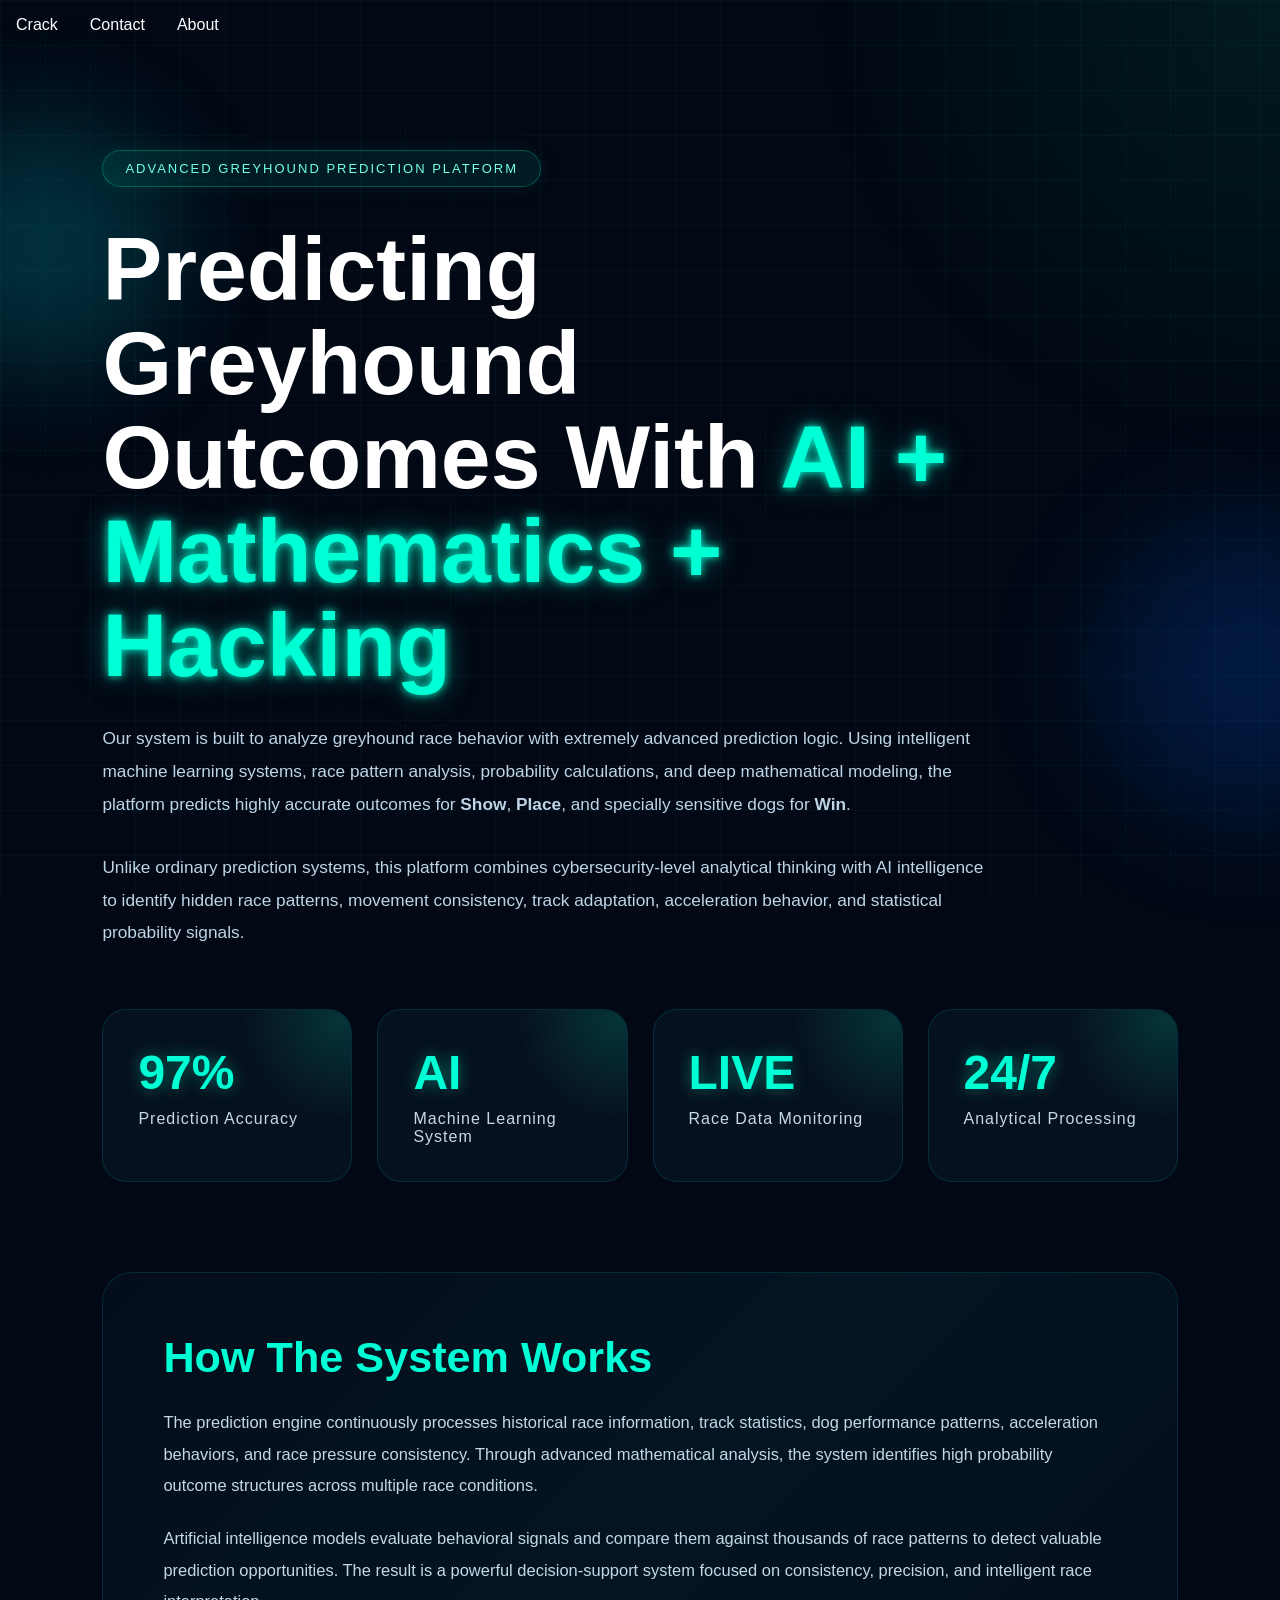
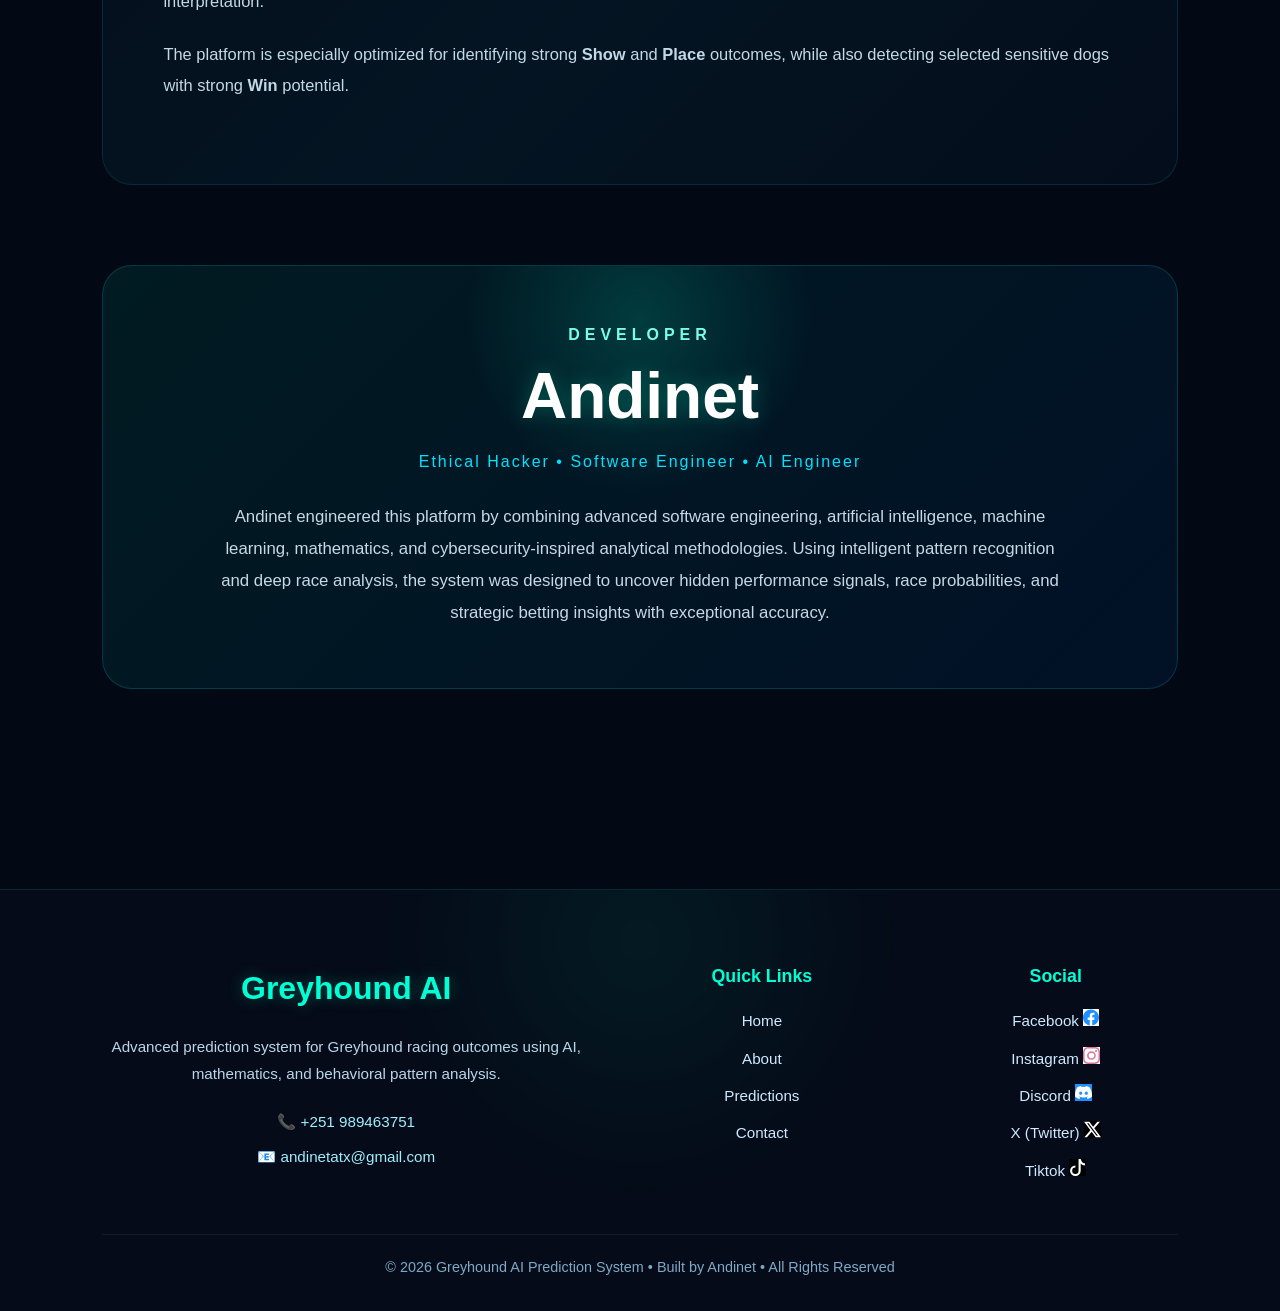
==== about.html @ 6457a843 "upload" ====
<!DOCTYPE html>
<html lang="en">
<head>
  <meta charset="UTF-8" />
  <meta name="viewport" content="width=device-width, initial-scale=1.0"/>
  <title>About | Greyhound AI Prediction</title>

  <style>

    *{
      margin:0;
      padding:0;
      box-sizing:border-box;
      font-family:Arial, sans-serif;
    }

    body{
      background:#020814;
      color:white;
      overflow-x:hidden;
    }

    /* BACKGROUND */

    body::before{
      content:"";
      position:fixed;
      inset:0;
      background:
        linear-gradient(rgba(0,255,255,0.04) 1px, transparent 1px),
        linear-gradient(90deg, rgba(0,255,255,0.04) 1px, transparent 1px);
      background-size:45px 45px;
      z-index:-2;
    }

    body::after{
      content:"";
      position:fixed;
      inset:0;
      background:
        radial-gradient(circle at top right,
        rgba(0,255,170,0.08),
        transparent 30%);
      z-index:-1;
    }

    /* HERO */

    .hero{
      min-height:100vh;
      display:flex;
      align-items:center;
      justify-content:center;
      padding:100px 8%;
      position:relative;
    }

    .hero-content{
      max-width:1200px;
      width:100%;
    }

    .badge{
      display:inline-block;
      padding:10px 22px;
      border-radius:999px;
      background:rgba(0,255,200,0.08);
      border:1px solid rgba(0,255,200,0.25);
      color:#72ffe7;
      letter-spacing:2px;
      font-size:13px;
      margin-bottom:35px;
      box-shadow:0 0 20px rgba(0,255,200,0.08);
    }

    h1{
      font-size:clamp(3rem, 7vw, 6rem);
      line-height:1.05;
      max-width:900px;
      margin-bottom:30px;
      font-weight:900;
    }

    h1 span{
      color:#00ffd5;
      text-shadow:
        0 0 10px #00ffd5,
        0 0 30px rgba(0,255,213,0.4);
    }

    .description{
      max-width:900px;
      color:#bdd5e7;
      font-size:1.08rem;
      line-height:1.9;
      margin-bottom:30px;
    }

    /* STATS */

    .stats-grid{
      display:grid;
      grid-template-columns:repeat(auto-fit, minmax(220px,1fr));
      gap:25px;
      margin-top:60px;
    }

    .stat-card{
      background:rgba(8,20,35,0.8);
      border:1px solid rgba(0,255,255,0.12);
      border-radius:24px;
      padding:35px;
      transition:0.4s;
      position:relative;
      overflow:hidden;
      backdrop-filter:blur(12px);
    }

    .stat-card::before{
      content:"";
      position:absolute;
      width:200px;
      height:200px;
      background:radial-gradient(circle,
      rgba(0,255,200,0.15),
      transparent 70%);
      top:-90px;
      right:-90px;
    }

    .stat-card:hover{
      transform:translateY(-10px);
      border-color:#00ffd5;
      box-shadow:
        0 0 25px rgba(0,255,200,0.12);
    }

    .stat-card h2{
      font-size:3rem;
      color:#00ffd5;
      margin-bottom:10px;
      text-shadow:0 0 15px rgba(0,255,200,0.4);
    }

    .stat-card p{
      color:#c7d8e6;
      letter-spacing:1px;
    }

    /* ABOUT BOX */

    .about-box{
      margin-top:90px;
      background:rgba(5,15,30,0.82);
      border:1px solid rgba(0,255,255,0.12);
      border-radius:30px;
      padding:60px;
      position:relative;
      overflow:hidden;
      backdrop-filter:blur(15px);
    }

    .about-box::before{
      content:"";
      position:absolute;
      inset:0;
      background:
        linear-gradient(135deg,
        transparent,
        rgba(0,255,255,0.03),
        transparent);
      pointer-events:none;
    }

    .about-box h2{
      font-size:2.7rem;
      margin-bottom:25px;
      color:#00ffd5;
    }

    .about-box p{
      color:#c7d8e6;
      line-height:1.9;
      margin-bottom:22px;
      font-size:1.03rem;
    }

    /* DEVELOPER CARD */

    .developer-card{
      margin-top:80px;
      background:
        linear-gradient(135deg,
        rgba(0,255,200,0.08),
        rgba(0,120,255,0.08));
      border:1px solid rgba(0,255,255,0.16);
      border-radius:30px;
      padding:60px;
      position:relative;
      overflow:hidden;
      text-align:center;
    }

    .developer-glow{
      position:absolute;
      width:350px;
      height:350px;
      border-radius:50%;
      background:
        radial-gradient(circle,
        rgba(0,255,200,0.16),
        transparent 70%);
      top:-120px;
      left:50%;
      transform:translateX(-50%);
    }

    .developer-card h2{
      position:relative;
      z-index:2;
      font-size:1rem;
      letter-spacing:5px;
      color:#79ffe8;
      margin-bottom:15px;
    }

    .developer-card h3{
      position:relative;
      z-index:2;
      font-size:4rem;
      margin-bottom:20px;
      color:white;
      text-shadow:
        0 0 20px rgba(0,255,200,0.25);
    }

    .developer-role{
      position:relative;
      z-index:2;
      color:#00E2FF;
      margin-bottom:30px;
      letter-spacing:2px;
      font-size:1rem;
    }

    .developer-info{
      position:relative;
      z-index:2;
      max-width:850px;
      margin:auto;
      color:#c7d8e6;
      line-height:1.9;
      font-size:1.05rem;
    }

    /* FLOATING LIGHTS */

    .light{
      position:absolute;
      border-radius:50%;
      filter:blur(60px);
      opacity:0.18;
      animation:float 8s infinite ease-in-out;
    }

    .light1{
      width:250px;
      height:250px;
      background:#00F1FF;
      top:120px;
      left:-80px;
    }

    .light2{
      width:300px;
      height:300px;
      background:#0066ff;
      bottom:80px;
      right:-120px;
      animation-delay:2s;
    }

    @keyframes float{

      0%{
        transform:translateY(0px);
      }

      50%{
        transform:translateY(-30px);
      }

      100%{
        transform:translateY(0px);
      }
    }

    /* FOOTER */

    footer{
      padding:50px 8%;
      text-align:center;
      color:#8da8bc;
      border-top:1px solid rgba(255,255,255,0.06);
      margin-top:100px;
      font-size:0.95rem;
      line-height:1.8;
    }

    /* RESPONSIVE */

    @media(max-width:768px){

      .about-box,
      .developer-card{
        padding:35px;
      }

      .developer-card h3{
        font-size:2.8rem;
      }

      h1{
        font-size:3rem;
      }
    }


.menu {
  display: flex;
  width: 100%;
  background: rgba(255, 255, 255, 0);
}

.menu-btn {
  flex: 1 1 min(160px, 25%);
  padding: clamp(0.6rem, 2vw, 1rem);
  font-size: clamp(0.85rem, 2vw, 1rem);
  border: none;
  background: rgba(255, 255, 255, 0);
  color: white;
  text-align: center;
  white-space: nowrap;
}


.neo-footer {
  position: relative;
  background: #050b18;
  color: #cfe9ff;
  padding: 70px 8% 30px;
  overflow: hidden;
  border-top: 1px solid rgba(0,255,200,0.12);
}

/* GLOW EFFECT */
.footer-glow {
  position: absolute;
  width: 500px;
  height: 500px;
  background: radial-gradient(circle, rgba(0,255,200,0.12), transparent 70%);
  top: -200px;
  left: 50%;
  transform: translateX(-50%);
  filter: blur(40px);
  opacity: 0.6;
}

/* MAIN GRID */
.footer-container {
  display: grid;
  grid-template-columns: 2fr 1fr 1fr;
  gap: 50px;
  position: relative;
  z-index: 2;
}

.footer-left h2 {
  font-size: 2rem;
  color: #00ffd5;
  margin-bottom: 15px;
  text-shadow: 0 0 15px rgba(0,255,200,0.3);
}

.footer-left p {
  line-height: 1.8;
  color: #b9d6ea;
  margin-bottom: 20px;
}

.contact span {
  display: block;
  margin-bottom: 8px;
  color: #9fefff;
}

/* LINKS */
.footer-links h3,
.footer-social h3 {
  color: #00ffd5;
  margin-bottom: 15px;
}

.footer-links a,
.footer-social a {
  display: block;
  color: #cfe9ff;
  text-decoration: none;
  margin-bottom: 10px;
  transition: 0.3s;
}

.footer-links a:hover,
.footer-social a:hover {
  color: #00ffd5;
  transform: translateX(5px);
}

/* BOTTOM */
.footer-bottom {
  margin-top: 40px;
  text-align: center;
  padding-top: 20px;
  border-top: 1px solid rgba(255,255,255,0.06);
  color: #7fa9c7;
  font-size: 0.9rem;
}

/* RESPONSIVE */
@media (max-width: 800px) {
  .footer-container {
    grid-template-columns: 1fr;
    text-align: center;
  }

  .footer-links a,
  .footer-social a {
    display: inline-block;
    margin: 6px 10px;
  }
}
  </style>
</head>

<body>
   <nav class="menu">
  <a href="/crack.html">
    <button  class="menu-btn">Crack</button>
  </a>
  <a href="/contact.html">
    <button  class="menu-btn">Contact</button>
  </a>
  <a href="/about.html">
    <button  class="menu-btn">About</button>
  </a>
  </nav>  
  <div class="light light1"></div>
  <div class="light light2"></div>

  <section class="hero">

    <div class="hero-content">

      <div class="badge">
        ADVANCED GREYHOUND PREDICTION PLATFORM
      </div>

      <h1>
        Predicting Greyhound Outcomes With
        <span>AI + Mathematics + Hacking</span>
      </h1>

      <p class="description">
        Our system is built to analyze greyhound race behavior with extremely advanced
        prediction logic. Using intelligent machine learning systems, race pattern
        analysis, probability calculations, and deep mathematical modeling,
        the platform predicts highly accurate outcomes for
        <strong>Show</strong>,
        <strong>Place</strong>,
        and specially sensitive dogs for
        <strong>Win</strong>.
      </p>

      <p class="description">
        Unlike ordinary prediction systems, this platform combines cybersecurity-level
        analytical thinking with AI intelligence to identify hidden race patterns,
        movement consistency, track adaptation, acceleration behavior,
        and statistical probability signals.
      </p>

      <div class="stats-grid">

        <div class="stat-card">
          <h2>97%</h2>
          <p>Prediction Accuracy</p>
        </div>

        <div class="stat-card">
          <h2>AI</h2>
          <p>Machine Learning System</p>
        </div>

        <div class="stat-card">
          <h2>LIVE</h2>
          <p>Race Data Monitoring</p>
        </div>

        <div class="stat-card">
          <h2>24/7</h2>
          <p>Analytical Processing</p>
        </div>

      </div>

      <div class="about-box">

        <h2>How The System Works</h2>

        <p>
          The prediction engine continuously processes historical race information,
          track statistics, dog performance patterns, acceleration behaviors,
          and race pressure consistency. Through advanced mathematical analysis,
          the system identifies high probability outcome structures across multiple race conditions.
        </p>

        <p>
          Artificial intelligence models evaluate behavioral signals and compare them
          against thousands of race patterns to detect valuable prediction opportunities.
          The result is a powerful decision-support system focused on consistency,
          precision, and intelligent race interpretation.
        </p>

        <p>
          The platform is especially optimized for identifying strong
          <strong>Show</strong> and <strong>Place</strong> outcomes,
          while also detecting selected sensitive dogs with strong
          <strong>Win</strong> potential.
        </p>

      </div>

      <div class="developer-card">

        <div class="developer-glow"></div>

        <h2>DEVELOPER</h2>

        <h3>Andinet</h3>

        <div class="developer-role">
          Ethical Hacker • Software Engineer • AI Engineer
        </div>

        <p class="developer-info">
          Andinet engineered this platform by combining advanced software engineering,
          artificial intelligence, machine learning, mathematics,
          and cybersecurity-inspired analytical methodologies.
          Using intelligent pattern recognition and deep race analysis,
          the system was designed to uncover hidden performance signals,
          race probabilities, and strategic betting insights with exceptional accuracy.
        </p>

      </div>

    </div>

  </section>

    <footer class="neo-footer">
      
      <div class="footer-glow"></div>
      
      <div class="footer-container">
        
        <div class="footer-left">
          <h2>Greyhound AI</h2>
          <p>
            Advanced prediction system for Greyhound racing outcomes using AI,
            mathematics, and behavioral pattern analysis.
          </p>
          
          <div class="contact">
            <span>📞 +251 989463751</span>
            <span>📧 andinetatx@gmail.com</span>
          </div>
        </div>
        
        <div class="footer-links">
          <h3>Quick Links</h3>
          <a href="/index.html">Home</a>
          <a href="/about.html">About</a>
          <a href="/crack.html">Predictions</a>
          <a href="/contact.html">Contact</a>
        </div>
        
        <div class="footer-social">
          <h3>Social</h3>
          <a href="#">Facebook<label>
            
              <svg style="background-color: white; color: dodgerblue;" xmlns="http://www.w3.org/2000/svg" width="16" height="17" fill="currentColor" class="bi bi-facebook" viewBox="0 0 16 16">
                <path d="M16 8.049c0-4.446-3.582-8.05-8-8.05C3.58 0-.002 3.603-.002 8.05c0 4.017 2.926 7.347 6.75 7.951v-5.625h-2.03V8.05H6.75V6.275c0-2.017 1.195-3.131 3.022-3.131.876 0 1.791.157 1.791.157v1.98h-1.009c-.993 0-1.303.621-1.303 1.258v1.51h2.218l-.354 2.326H9.25V16c3.824-.604 6.75-3.934 6.75-7.951" />
              </svg>
            </label></a>
          <a href="#">Instagram<label>
            
              <svg style="background-color: white; color: palevioletred;" xmlns="http://www.w3.org/2000/svg" width="17" height="17" fill="currentColor" class="bi bi-instagram" viewBox="0 0 16 16">
                <path d="M8 0C5.829 0 5.556.01 4.703.048 3.85.088 3.269.222 2.76.42a3.9 3.9 0 0 0-1.417.923A3.9 3.9 0 0 0 .42 2.76C.222 3.268.087 3.85.048 4.7.01 5.555 0 5.827 0 8.001c0 2.172.01 2.444.048 3.297.04.852.174 1.433.372 1.942.205.526.478.972.923 1.417.444.445.89.719 1.416.923.51.198 1.09.333 1.942.372C5.555 15.99 5.827 16 8 16s2.444-.01 3.298-.048c.851-.04 1.434-.174 1.943-.372a3.9 3.9 0 0 0 1.416-.923c.445-.445.718-.891.923-1.417.197-.509.332-1.09.372-1.942C15.99 10.445 16 10.173 16 8s-.01-2.445-.048-3.299c-.04-.851-.175-1.433-.372-1.941a3.9 3.9 0 0 0-.923-1.417A3.9 3.9 0 0 0 13.24.42c-.51-.198-1.092-.333-1.943-.372C10.443.01 10.172 0 7.998 0zm-.717 1.442h.718c2.136 0 2.389.007 3.232.046.78.035 1.204.166 1.486.275.373.145.64.319.92.599s.453.546.598.92c.11.281.24.705.275 1.485.039.843.047 1.096.047 3.231s-.008 2.389-.047 3.232c-.035.78-.166 1.203-.275 1.485a2.5 2.5 0 0 1-.599.919c-.28.28-.546.453-.92.598-.28.11-.704.24-1.485.276-.843.038-1.096.047-3.232.047s-2.39-.009-3.233-.047c-.78-.036-1.203-.166-1.485-.276a2.5 2.5 0 0 1-.92-.598 2.5 2.5 0 0 1-.6-.92c-.109-.281-.24-.705-.275-1.485-.038-.843-.046-1.096-.046-3.233s.008-2.388.046-3.231c.036-.78.166-1.204.276-1.486.145-.373.319-.64.599-.92s.546-.453.92-.598c.282-.11.705-.24 1.485-.276.738-.034 1.024-.044 2.515-.045zm4.988 1.328a.96.96 0 1 0 0 1.92.96.96 0 0 0 0-1.92m-4.27 1.122a4.109 4.109 0 1 0 0 8.217 4.109 4.109 0 0 0 0-8.217m0 1.441a2.667 2.667 0 1 1 0 5.334 2.667 2.667 0 0 1 0-5.334" />
              </svg>
            </label></a>
          
          
          <a href="#">Discord<label>
              <svg style="background-color: dodgerblue; color: white;" xmlns="http://www.w3.org/2000/svg" width="17" height="17" fill="currentColor" class="bi bi-discord" viewBox="0 0 16 16">
                <path d="M13.545 2.907a13.2 13.2 0 0 0-3.257-1.011.05.05 0 0 0-.052.025c-.141.25-.297.577-.406.833a12.2 12.2 0 0 0-3.658 0 8 8 0 0 0-.412-.833.05.05 0 0 0-.052-.025c-1.125.194-2.22.534-3.257 1.011a.04.04 0 0 0-.021.018C.356 6.024-.213 9.047.066 12.032q.003.022.021.037a13.3 13.3 0 0 0 3.995 2.02.05.05 0 0 0 .056-.019q.463-.63.818-1.329a.05.05 0 0 0-.01-.059l-.018-.011a9 9 0 0 1-1.248-.595.05.05 0 0 1-.02-.066l.015-.019q.127-.095.248-.195a.05.05 0 0 1 .051-.007c2.619 1.196 5.454 1.196 8.041 0a.05.05 0 0 1 .053.007q.121.1.248.195a.05.05 0 0 1-.004.085 8 8 0 0 1-1.249.594.05.05 0 0 0-.03.03.05.05 0 0 0 .003.041c.24.465.515.909.817 1.329a.05.05 0 0 0 .056.019 13.2 13.2 0 0 0 4.001-2.02.05.05 0 0 0 .021-.037c.334-3.451-.559-6.449-2.366-9.106a.03.03 0 0 0-.02-.019m-8.198 7.307c-.789 0-1.438-.724-1.438-1.612s.637-1.613 1.438-1.613c.807 0 1.45.73 1.438 1.613 0 .888-.637 1.612-1.438 1.612m5.316 0c-.788 0-1.438-.724-1.438-1.612s.637-1.613 1.438-1.613c.807 0 1.451.73 1.438 1.613 0 .888-.631 1.612-1.438 1.612" />
              </svg></label></a>
          <a href="#">X (Twitter)<label>
              <svg style="background-color: black; color: white;" xmlns="http://www.w3.org/2000/svg" width="17" height="17" fill="currentColor" class="bi bi-twitter-x" viewBox="0 0 16 16">
                <path d="M12.6.75h2.454l-5.36 6.142L16 15.25h-4.937l-3.867-5.07-4.425 5.07H.316l5.733-6.57L0 .75h5.063l3.495 4.633L12.601.75Zm-.86 13.028h1.36L4.323 2.145H2.865z" />
              </svg>
            </label></a>
          <a href="#">Tiktok<label>
              <svg style="background-color: black; color: white;" xmlns="http://www.w3.org/2000/svg" width="17" height="17" fill="currentColor" class="bi bi-tiktok" viewBox="0 0 16 16">
                <path d="M9 0h1.98c.144.715.54 1.617 1.235 2.512C12.895 3.389 13.797 4 15 4v2c-1.753 0-3.07-.814-4-1.829V11a5 5 0 1 1-5-5v2a3 3 0 1 0 3 3z" />
              </svg>
            </label></a>
        </div>
        
      </div>
      
      <div class="footer-bottom">
        © 2026 Greyhound AI Prediction System • Built by Andinet • All Rights Reserved
      </div>
      
    </footer>

</body>
</html>
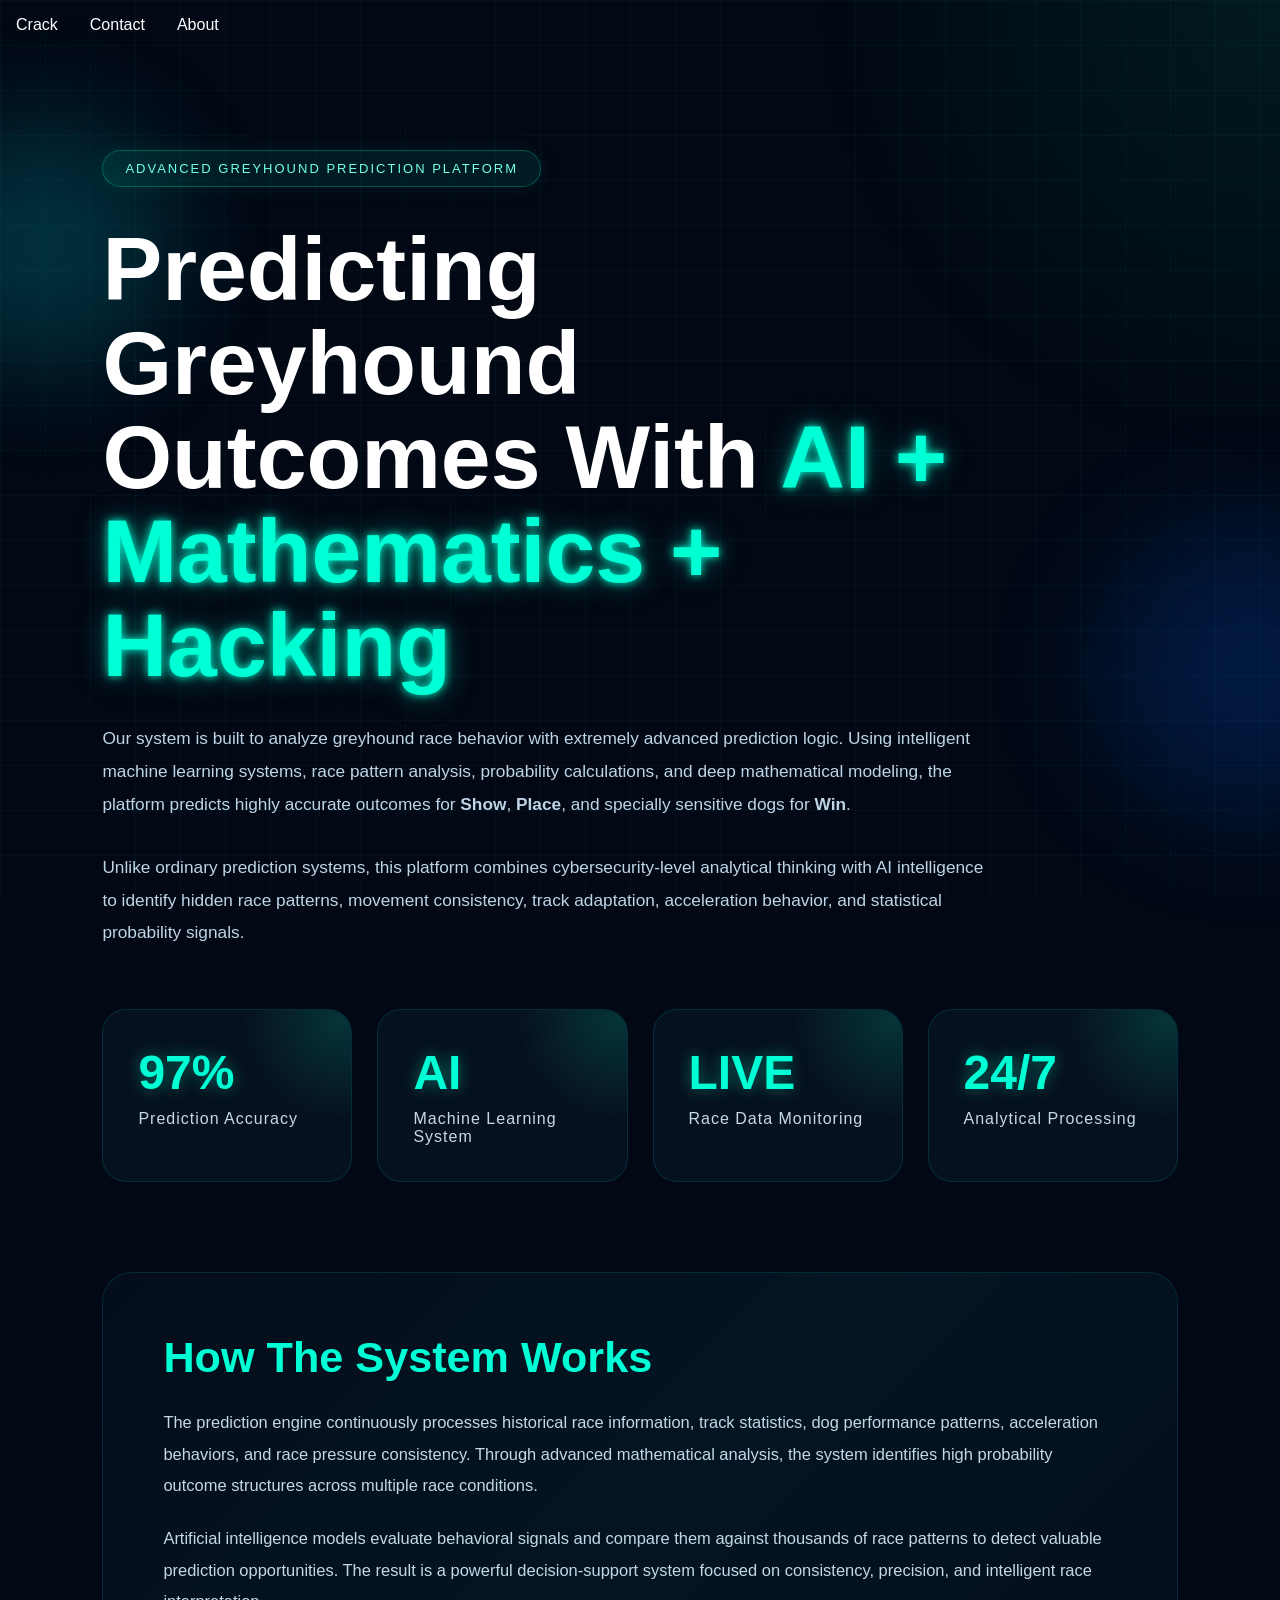
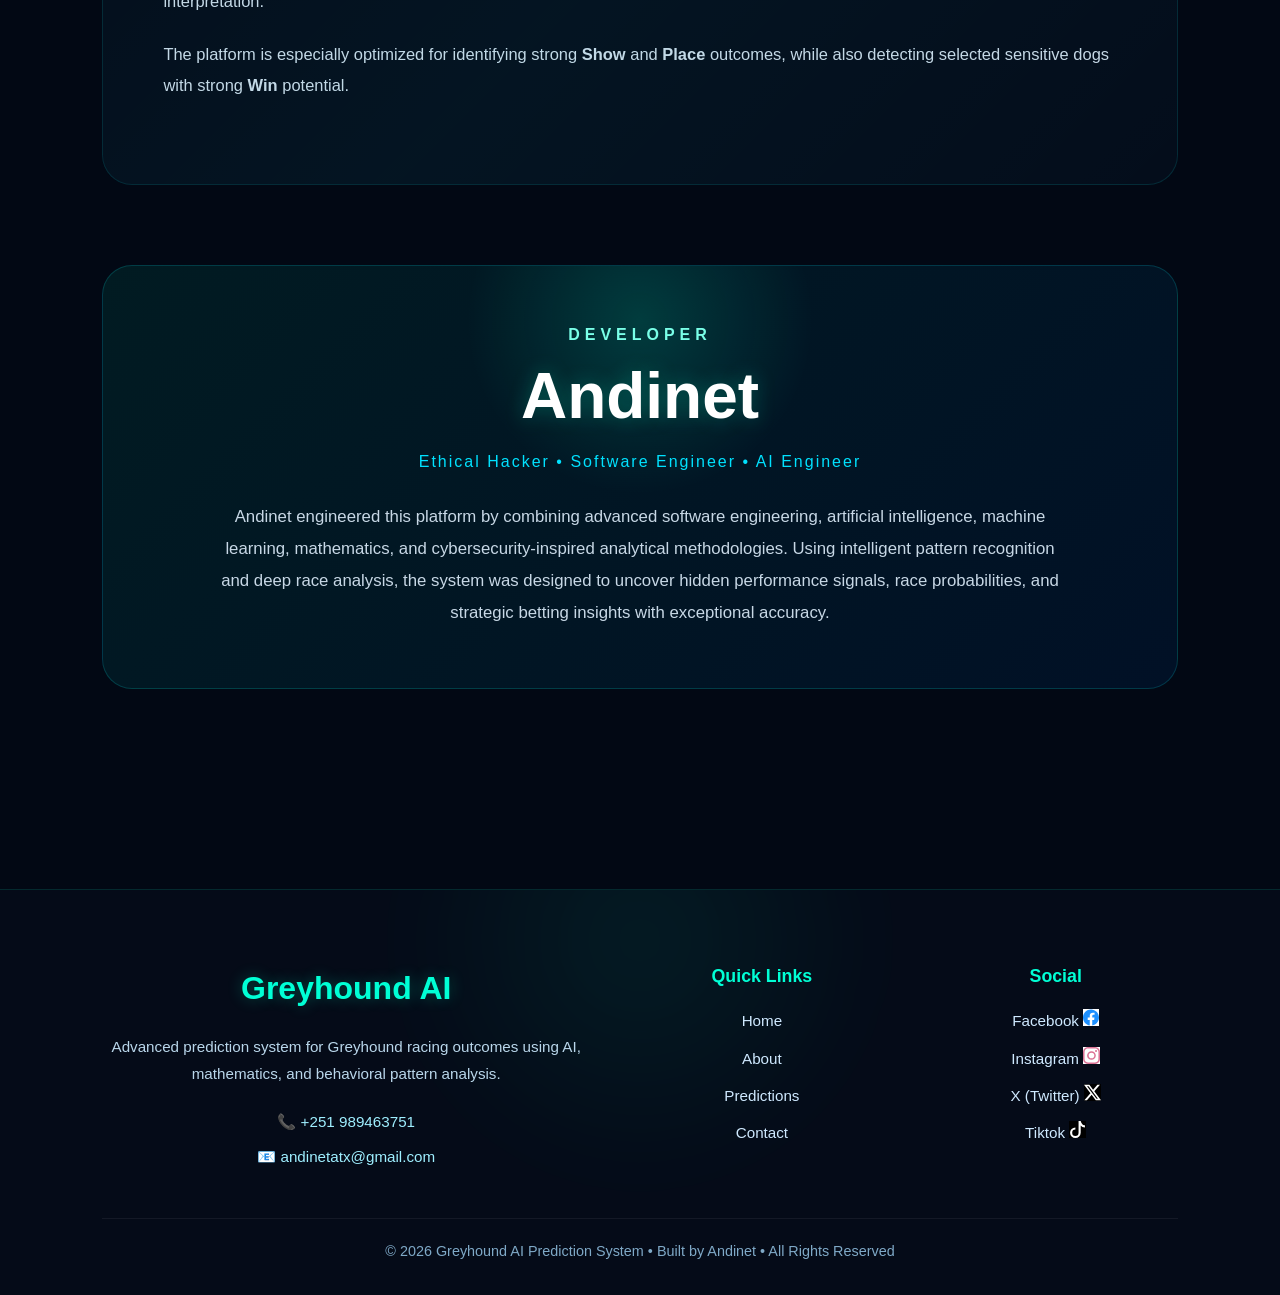
==== commit b54d3b64: "Add files via upload" ====
--- a/about.html
+++ b/about.html
@@ -595,34 +595,33 @@
         
         <div class="footer-social">
           <h3>Social</h3>
-          <a href="#">Facebook<label>
-            
-              <svg style="background-color: white; color: dodgerblue;" xmlns="http://www.w3.org/2000/svg" width="16" height="17" fill="currentColor" class="bi bi-facebook" viewBox="0 0 16 16">
-                <path d="M16 8.049c0-4.446-3.582-8.05-8-8.05C3.58 0-.002 3.603-.002 8.05c0 4.017 2.926 7.347 6.75 7.951v-5.625h-2.03V8.05H6.75V6.275c0-2.017 1.195-3.131 3.022-3.131.876 0 1.791.157 1.791.157v1.98h-1.009c-.993 0-1.303.621-1.303 1.258v1.51h2.218l-.354 2.326H9.25V16c3.824-.604 6.75-3.934 6.75-7.951" />
-              </svg>
-            </label></a>
-          <a href="#">Instagram<label>
-            
-              <svg style="background-color: white; color: palevioletred;" xmlns="http://www.w3.org/2000/svg" width="17" height="17" fill="currentColor" class="bi bi-instagram" viewBox="0 0 16 16">
-                <path d="M8 0C5.829 0 5.556.01 4.703.048 3.85.088 3.269.222 2.76.42a3.9 3.9 0 0 0-1.417.923A3.9 3.9 0 0 0 .42 2.76C.222 3.268.087 3.85.048 4.7.01 5.555 0 5.827 0 8.001c0 2.172.01 2.444.048 3.297.04.852.174 1.433.372 1.942.205.526.478.972.923 1.417.444.445.89.719 1.416.923.51.198 1.09.333 1.942.372C5.555 15.99 5.827 16 8 16s2.444-.01 3.298-.048c.851-.04 1.434-.174 1.943-.372a3.9 3.9 0 0 0 1.416-.923c.445-.445.718-.891.923-1.417.197-.509.332-1.09.372-1.942C15.99 10.445 16 10.173 16 8s-.01-2.445-.048-3.299c-.04-.851-.175-1.433-.372-1.941a3.9 3.9 0 0 0-.923-1.417A3.9 3.9 0 0 0 13.24.42c-.51-.198-1.092-.333-1.943-.372C10.443.01 10.172 0 7.998 0zm-.717 1.442h.718c2.136 0 2.389.007 3.232.046.78.035 1.204.166 1.486.275.373.145.64.319.92.599s.453.546.598.92c.11.281.24.705.275 1.485.039.843.047 1.096.047 3.231s-.008 2.389-.047 3.232c-.035.78-.166 1.203-.275 1.485a2.5 2.5 0 0 1-.599.919c-.28.28-.546.453-.92.598-.28.11-.704.24-1.485.276-.843.038-1.096.047-3.232.047s-2.39-.009-3.233-.047c-.78-.036-1.203-.166-1.485-.276a2.5 2.5 0 0 1-.92-.598 2.5 2.5 0 0 1-.6-.92c-.109-.281-.24-.705-.275-1.485-.038-.843-.046-1.096-.046-3.233s.008-2.388.046-3.231c.036-.78.166-1.204.276-1.486.145-.373.319-.64.599-.92s.546-.453.92-.598c.282-.11.705-.24 1.485-.276.738-.034 1.024-.044 2.515-.045zm4.988 1.328a.96.96 0 1 0 0 1.92.96.96 0 0 0 0-1.92m-4.27 1.122a4.109 4.109 0 1 0 0 8.217 4.109 4.109 0 0 0 0-8.217m0 1.441a2.667 2.667 0 1 1 0 5.334 2.667 2.667 0 0 1 0-5.334" />
-              </svg>
-            </label></a>
-          
-          
-          <a href="#">Discord<label>
-              <svg style="background-color: dodgerblue; color: white;" xmlns="http://www.w3.org/2000/svg" width="17" height="17" fill="currentColor" class="bi bi-discord" viewBox="0 0 16 16">
-                <path d="M13.545 2.907a13.2 13.2 0 0 0-3.257-1.011.05.05 0 0 0-.052.025c-.141.25-.297.577-.406.833a12.2 12.2 0 0 0-3.658 0 8 8 0 0 0-.412-.833.05.05 0 0 0-.052-.025c-1.125.194-2.22.534-3.257 1.011a.04.04 0 0 0-.021.018C.356 6.024-.213 9.047.066 12.032q.003.022.021.037a13.3 13.3 0 0 0 3.995 2.02.05.05 0 0 0 .056-.019q.463-.63.818-1.329a.05.05 0 0 0-.01-.059l-.018-.011a9 9 0 0 1-1.248-.595.05.05 0 0 1-.02-.066l.015-.019q.127-.095.248-.195a.05.05 0 0 1 .051-.007c2.619 1.196 5.454 1.196 8.041 0a.05.05 0 0 1 .053.007q.121.1.248.195a.05.05 0 0 1-.004.085 8 8 0 0 1-1.249.594.05.05 0 0 0-.03.03.05.05 0 0 0 .003.041c.24.465.515.909.817 1.329a.05.05 0 0 0 .056.019 13.2 13.2 0 0 0 4.001-2.02.05.05 0 0 0 .021-.037c.334-3.451-.559-6.449-2.366-9.106a.03.03 0 0 0-.02-.019m-8.198 7.307c-.789 0-1.438-.724-1.438-1.612s.637-1.613 1.438-1.613c.807 0 1.45.73 1.438 1.613 0 .888-.637 1.612-1.438 1.612m5.316 0c-.788 0-1.438-.724-1.438-1.612s.637-1.613 1.438-1.613c.807 0 1.451.73 1.438 1.613 0 .888-.631 1.612-1.438 1.612" />
-              </svg></label></a>
-          <a href="#">X (Twitter)<label>
-              <svg style="background-color: black; color: white;" xmlns="http://www.w3.org/2000/svg" width="17" height="17" fill="currentColor" class="bi bi-twitter-x" viewBox="0 0 16 16">
-                <path d="M12.6.75h2.454l-5.36 6.142L16 15.25h-4.937l-3.867-5.07-4.425 5.07H.316l5.733-6.57L0 .75h5.063l3.495 4.633L12.601.75Zm-.86 13.028h1.36L4.323 2.145H2.865z" />
-              </svg>
-            </label></a>
-          <a href="#">Tiktok<label>
-              <svg style="background-color: black; color: white;" xmlns="http://www.w3.org/2000/svg" width="17" height="17" fill="currentColor" class="bi bi-tiktok" viewBox="0 0 16 16">
-                <path d="M9 0h1.98c.144.715.54 1.617 1.235 2.512C12.895 3.389 13.797 4 15 4v2c-1.753 0-3.07-.814-4-1.829V11a5 5 0 1 1-5-5v2a3 3 0 1 0 3 3z" />
-              </svg>
-            </label></a>
+             <a href="https://www.facebook.com/profile.php?id=61590114923971">Facebook<label>
+        
+        <svg style="background-color: white; color: dodgerblue;" xmlns="http://www.w3.org/2000/svg" width="16" height="17" fill="currentColor" class="bi bi-facebook" viewBox="0 0 16 16">
+  <path d="M16 8.049c0-4.446-3.582-8.05-8-8.05C3.58 0-.002 3.603-.002 8.05c0 4.017 2.926 7.347 6.75 7.951v-5.625h-2.03V8.05H6.75V6.275c0-2.017 1.195-3.131 3.022-3.131.876 0 1.791.157 1.791.157v1.98h-1.009c-.993 0-1.303.621-1.303 1.258v1.51h2.218l-.354 2.326H9.25V16c3.824-.604 6.75-3.934 6.75-7.951"/>
+</svg>
+      </label></a>
+      <a href="https://www.instagram.com/ecrack_ai?igsh=MXRuejU5ZDFmNDJ5cA==">Instagram<label>
+        
+<svg style="background-color: white; color: palevioletred;" xmlns="http://www.w3.org/2000/svg" width="17" height="17" fill="currentColor" class="bi bi-instagram" viewBox="0 0 16 16">
+  <path d="M8 0C5.829 0 5.556.01 4.703.048 3.85.088 3.269.222 2.76.42a3.9 3.9 0 0 0-1.417.923A3.9 3.9 0 0 0 .42 2.76C.222 3.268.087 3.85.048 4.7.01 5.555 0 5.827 0 8.001c0 2.172.01 2.444.048 3.297.04.852.174 1.433.372 1.942.205.526.478.972.923 1.417.444.445.89.719 1.416.923.51.198 1.09.333 1.942.372C5.555 15.99 5.827 16 8 16s2.444-.01 3.298-.048c.851-.04 1.434-.174 1.943-.372a3.9 3.9 0 0 0 1.416-.923c.445-.445.718-.891.923-1.417.197-.509.332-1.09.372-1.942C15.99 10.445 16 10.173 16 8s-.01-2.445-.048-3.299c-.04-.851-.175-1.433-.372-1.941a3.9 3.9 0 0 0-.923-1.417A3.9 3.9 0 0 0 13.24.42c-.51-.198-1.092-.333-1.943-.372C10.443.01 10.172 0 7.998 0zm-.717 1.442h.718c2.136 0 2.389.007 3.232.046.78.035 1.204.166 1.486.275.373.145.64.319.92.599s.453.546.598.92c.11.281.24.705.275 1.485.039.843.047 1.096.047 3.231s-.008 2.389-.047 3.232c-.035.78-.166 1.203-.275 1.485a2.5 2.5 0 0 1-.599.919c-.28.28-.546.453-.92.598-.28.11-.704.24-1.485.276-.843.038-1.096.047-3.232.047s-2.39-.009-3.233-.047c-.78-.036-1.203-.166-1.485-.276a2.5 2.5 0 0 1-.92-.598 2.5 2.5 0 0 1-.6-.92c-.109-.281-.24-.705-.275-1.485-.038-.843-.046-1.096-.046-3.233s.008-2.388.046-3.231c.036-.78.166-1.204.276-1.486.145-.373.319-.64.599-.92s.546-.453.92-.598c.282-.11.705-.24 1.485-.276.738-.034 1.024-.044 2.515-.045zm4.988 1.328a.96.96 0 1 0 0 1.92.96.96 0 0 0 0-1.92m-4.27 1.122a4.109 4.109 0 1 0 0 8.217 4.109 4.109 0 0 0 0-8.217m0 1.441a2.667 2.667 0 1 1 0 5.334 2.667 2.667 0 0 1 0-5.334"/>
+</svg>
+      </label></a>
+      
+      
+
+
+      <a href="https://x.com/EcrackAI">X (Twitter)<label>
+        <svg style="background-color: black; color: white;" xmlns="http://www.w3.org/2000/svg" width="17" height="17" fill="currentColor" class="bi bi-twitter-x" viewBox="0 0 16 16">
+  <path d="M12.6.75h2.454l-5.36 6.142L16 15.25h-4.937l-3.867-5.07-4.425 5.07H.316l5.733-6.57L0 .75h5.063l3.495 4.633L12.601.75Zm-.86 13.028h1.36L4.323 2.145H2.865z"/>
+</svg>
+      </label></a>
+            <a href="https://www.tiktok.com/ecrackai">Tiktok<label>
+<svg style="background-color: black; color: white;" xmlns="http://www.w3.org/2000/svg" width="17" height="17" fill="currentColor" class="bi bi-tiktok" viewBox="0 0 16 16">
+  <path d="M9 0h1.98c.144.715.54 1.617 1.235 2.512C12.895 3.389 13.797 4 15 4v2c-1.753 0-3.07-.814-4-1.829V11a5 5 0 1 1-5-5v2a3 3 0 1 0 3 3z"/>
+</svg>
+      </label></a>
+
         </div>
         
       </div>
